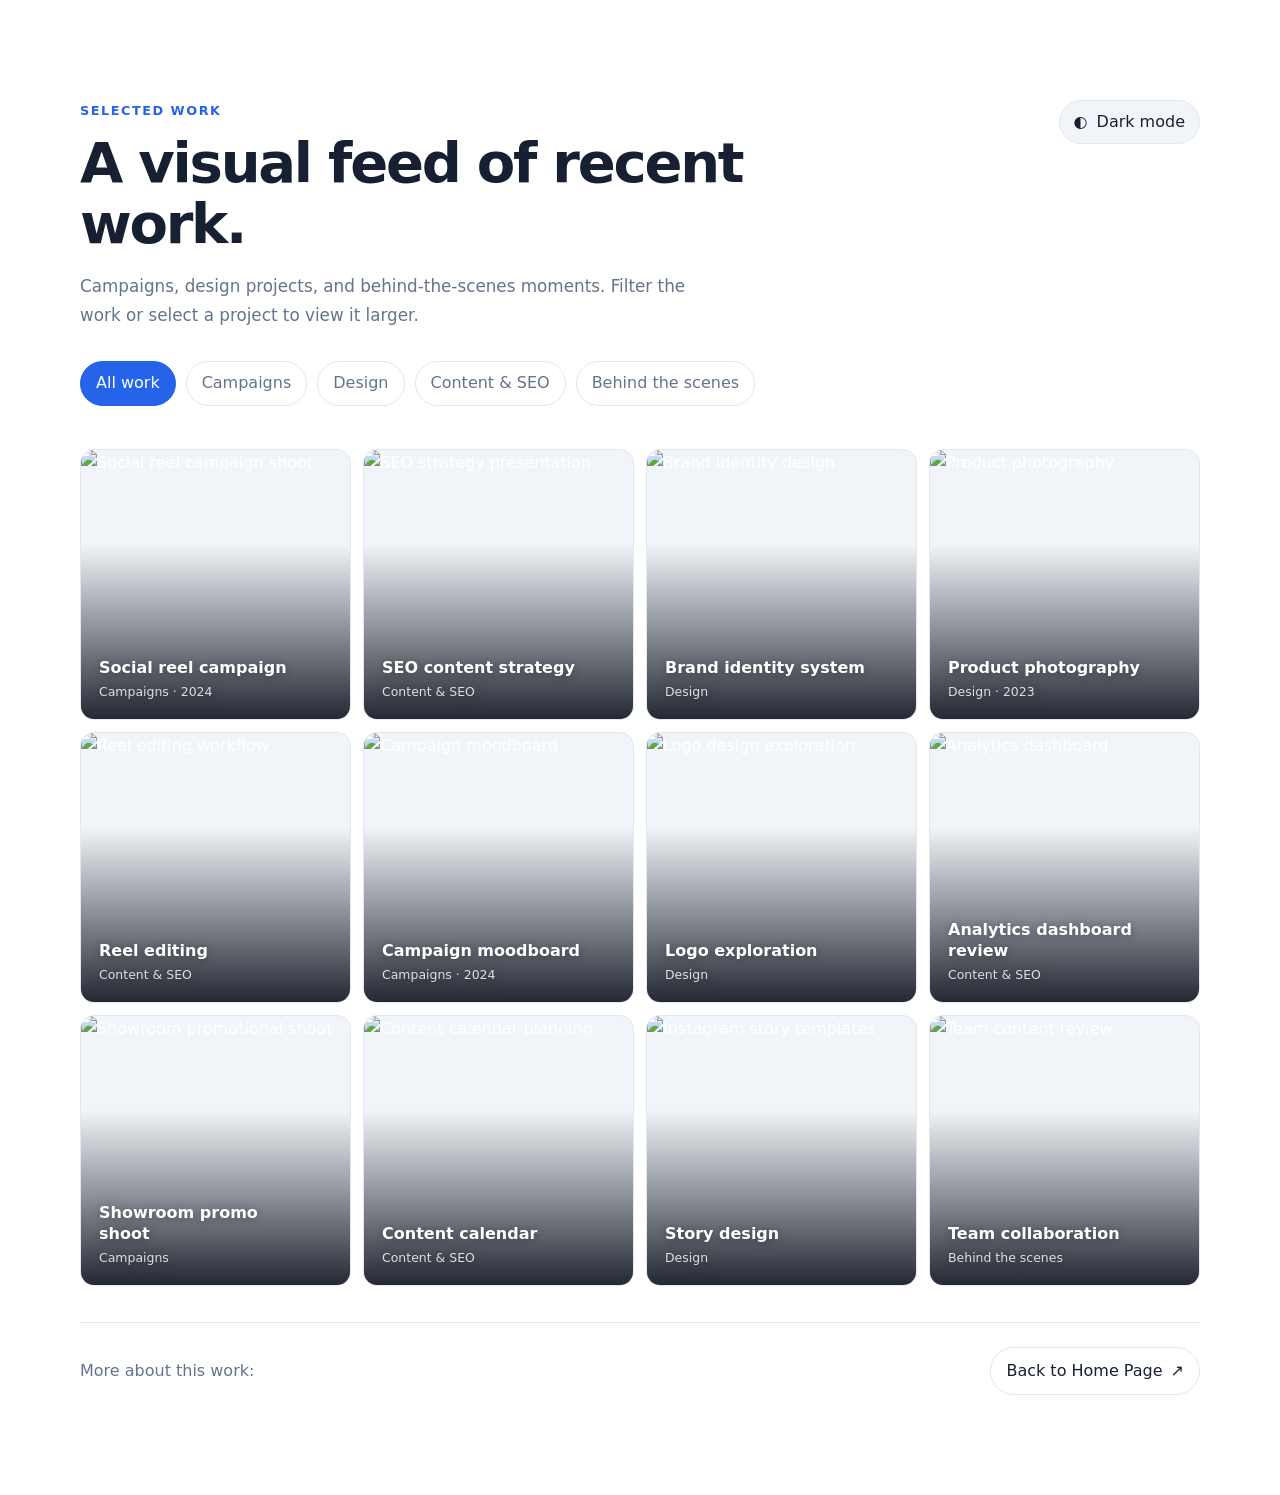
==== gallery.html @ b4f94bfb "Create gallery.html" ====
<!doctype html>
<html lang="en">
<head>
  <meta charset="UTF-8" />
  <meta name="viewport" content="width=device-width, initial-scale=1.0" />
  <meta name="description" content="Selected portfolio projects and creative work by Raphael Barasa." />
  <title>Selected Work | Raphael Barasa</title>
  <link rel="stylesheet" href="styles.css" />
</head>
<body>
  <main>
    <section class="portfolio-gallery" id="gallery" aria-labelledby="gallery-title">
      <div class="portfolio-gallery__container">
        <button class="portfolio-gallery__theme-toggle" type="button" id="galleryThemeToggle" aria-pressed="false" aria-label="Enable dark mode">
          <span aria-hidden="true">◐</span>
          <span class="portfolio-gallery__theme-label">Dark mode</span>
        </button>

        <header class="portfolio-gallery__intro">
          <p class="portfolio-gallery__eyebrow">Selected work</p>
          <h1 class="portfolio-gallery__title" id="gallery-title">A visual feed of recent work.</h1>
          <p class="portfolio-gallery__description">Campaigns, design projects, and behind-the-scenes moments. Filter the work or select a project to view it larger.</p>
        </header>

        <nav class="portfolio-gallery__filters" aria-label="Filter projects">
          <button class="portfolio-gallery__filter" type="button" data-filter="all" aria-pressed="true">All work</button>
          <button class="portfolio-gallery__filter" type="button" data-filter="campaigns" aria-pressed="false">Campaigns</button>
          <button class="portfolio-gallery__filter" type="button" data-filter="design" aria-pressed="false">Design</button>
          <button class="portfolio-gallery__filter" type="button" data-filter="content" aria-pressed="false">Content &amp; SEO</button>
          <button class="portfolio-gallery__filter" type="button" data-filter="behind-scenes" aria-pressed="false">Behind the scenes</button>
        </nav>
        <p class="portfolio-gallery__status" id="galleryStatus" aria-live="polite"></p>

        <div class="portfolio-gallery__grid" id="galleryGrid">
          <button class="portfolio-gallery__tile" type="button" data-category="campaigns" data-caption="Social reel campaign · Wow Pianos · 2024" aria-label="View Social reel campaign, Wow Pianos, 2024">
            <img src="assets/gallery-1.jpg" alt="Social reel campaign shoot" loading="lazy" decoding="async" />
            <span class="portfolio-gallery__image-fallback" aria-hidden="true">Project image unavailable</span>
            <span class="portfolio-gallery__overlay"><span class="portfolio-gallery__caption">Social reel campaign <small>Campaigns · 2024</small></span><span class="portfolio-gallery__expand" aria-hidden="true">↗</span></span>
          </button>
          <button class="portfolio-gallery__tile" type="button" data-category="content" data-caption="SEO content strategy deck · Oracom Group" aria-label="View SEO content strategy deck, Oracom Group">
            <img src="assets/gallery-2.jpg" alt="SEO strategy presentation" loading="lazy" decoding="async" />
            <span class="portfolio-gallery__image-fallback" aria-hidden="true">Project image unavailable</span>
            <span class="portfolio-gallery__overlay"><span class="portfolio-gallery__caption">SEO content strategy <small>Content &amp; SEO</small></span><span class="portfolio-gallery__expand" aria-hidden="true">↗</span></span>
          </button>
          <button class="portfolio-gallery__tile" type="button" data-category="design" data-caption="Brand identity system · Wow Pianos social templates" aria-label="View Brand identity system, Wow Pianos social templates">
            <img src="assets/gallery-3.jpg" alt="Brand identity design" loading="lazy" decoding="async" />
            <span class="portfolio-gallery__image-fallback" aria-hidden="true">Project image unavailable</span>
            <span class="portfolio-gallery__overlay"><span class="portfolio-gallery__caption">Brand identity system <small>Design</small></span><span class="portfolio-gallery__expand" aria-hidden="true">↗</span></span>
          </button>
          <button class="portfolio-gallery__tile" type="button" data-category="design" data-caption="Product photography session · 2023" aria-label="View Product photography session, 2023">
            <img src="assets/gallery-4.jpg" alt="Product photography" loading="lazy" decoding="async" />
            <span class="portfolio-gallery__image-fallback" aria-hidden="true">Project image unavailable</span>
            <span class="portfolio-gallery__overlay"><span class="portfolio-gallery__caption">Product photography <small>Design · 2023</small></span><span class="portfolio-gallery__expand" aria-hidden="true">↗</span></span>
          </button>
          <button class="portfolio-gallery__tile" type="button" data-category="content" data-caption="Reel editing · CapCut timeline" aria-label="View Reel editing, CapCut timeline">
            <img src="assets/gallery-5.jpg" alt="Reel editing workflow" loading="lazy" decoding="async" />
            <span class="portfolio-gallery__image-fallback" aria-hidden="true">Project image unavailable</span>
            <span class="portfolio-gallery__overlay"><span class="portfolio-gallery__caption">Reel editing <small>Content &amp; SEO</small></span><span class="portfolio-gallery__expand" aria-hidden="true">↗</span></span>
          </button>
          <button class="portfolio-gallery__tile" type="button" data-category="campaigns" data-caption="Campaign moodboard · Q3 2024" aria-label="View Campaign moodboard, Q3 2024">
            <img src="assets/gallery-6.jpg" alt="Campaign moodboard" loading="lazy" decoding="async" />
            <span class="portfolio-gallery__image-fallback" aria-hidden="true">Project image unavailable</span>
            <span class="portfolio-gallery__overlay"><span class="portfolio-gallery__caption">Campaign moodboard <small>Campaigns · 2024</small></span><span class="portfolio-gallery__expand" aria-hidden="true">↗</span></span>
          </button>
          <button class="portfolio-gallery__tile" type="button" data-category="design" data-caption="Logo exploration · iteration board" aria-label="View Logo exploration, iteration board">
            <img src="assets/gallery-7.jpg" alt="Logo design exploration" loading="lazy" decoding="async" />
            <span class="portfolio-gallery__image-fallback" aria-hidden="true">Project image unavailable</span>
            <span class="portfolio-gallery__overlay"><span class="portfolio-gallery__caption">Logo exploration <small>Design</small></span><span class="portfolio-gallery__expand" aria-hidden="true">↗</span></span>
          </button>
          <button class="portfolio-gallery__tile" type="button" data-category="content" data-caption="Analytics dashboard review · SEO monitoring" aria-label="View Analytics dashboard review, SEO monitoring">
            <img src="assets/gallery-8.jpg" alt="Analytics dashboard" loading="lazy" decoding="async" />
            <span class="portfolio-gallery__image-fallback" aria-hidden="true">Project image unavailable</span>
            <span class="portfolio-gallery__overlay"><span class="portfolio-gallery__caption">Analytics dashboard review <small>Content &amp; SEO</small></span><span class="portfolio-gallery__expand" aria-hidden="true">↗</span></span>
          </button>
          <button class="portfolio-gallery__tile" type="button" data-category="campaigns" data-caption="Showroom promo shoot · Wow Pianos Karen" aria-label="View Showroom promo shoot, Wow Pianos Karen">
            <img src="assets/gallery-9.jpg" alt="Showroom promotional shoot" loading="lazy" decoding="async" />
            <span class="portfolio-gallery__image-fallback" aria-hidden="true">Project image unavailable</span>
            <span class="portfolio-gallery__overlay"><span class="portfolio-gallery__caption">Showroom promo shoot <small>Campaigns</small></span><span class="portfolio-gallery__expand" aria-hidden="true">↗</span></span>
          </button>
          <button class="portfolio-gallery__tile" type="button" data-category="content" data-caption="Content calendar · planning session" aria-label="View Content calendar, planning session">
            <img src="assets/gallery-10.jpg" alt="Content calendar planning" loading="lazy" decoding="async" />
            <span class="portfolio-gallery__image-fallback" aria-hidden="true">Project image unavailable</span>
            <span class="portfolio-gallery__overlay"><span class="portfolio-gallery__caption">Content calendar <small>Content &amp; SEO</small></span><span class="portfolio-gallery__expand" aria-hidden="true">↗</span></span>
          </button>
          <button class="portfolio-gallery__tile" type="button" data-category="design" data-caption="Story design · Instagram templates" aria-label="View Story design, Instagram templates">
            <img src="assets/gallery-11.jpg" alt="Instagram story templates" loading="lazy" decoding="async" />
            <span class="portfolio-gallery__image-fallback" aria-hidden="true">Project image unavailable</span>
            <span class="portfolio-gallery__overlay"><span class="portfolio-gallery__caption">Story design <small>Design</small></span><span class="portfolio-gallery__expand" aria-hidden="true">↗</span></span>
          </button>
          <button class="portfolio-gallery__tile" type="button" data-category="behind-scenes" data-caption="Team collaboration · content review" aria-label="View Team collaboration, content review">
            <img src="assets/gallery-12.jpg" alt="Team content review" loading="lazy" decoding="async" />
            <span class="portfolio-gallery__image-fallback" aria-hidden="true">Project image unavailable</span>
            <span class="portfolio-gallery__overlay"><span class="portfolio-gallery__caption">Team collaboration <small>Behind the scenes</small></span><span class="portfolio-gallery__expand" aria-hidden="true">↗</span></span>
          </button>
        </div>

        <footer class="portfolio-gallery__footer">
          <p>More about this work:</p>
          <a class="portfolio-gallery__link" href="https://www.raphaelbarasa.online/" target="_blank" rel="noopener noreferrer">Back to Home Page <span aria-hidden="true">↗</span></a>
        </footer>
      </div>

      <div class="portfolio-gallery__lightbox" id="galleryLightbox" role="dialog" aria-modal="true" aria-label="Project image viewer" aria-describedby="galleryLightboxCaption" tabindex="-1" hidden>
        <button class="portfolio-gallery__lightbox-close" type="button" id="galleryLightboxClose" aria-label="Close image viewer">×</button>
        <button class="portfolio-gallery__lightbox-nav portfolio-gallery__lightbox-prev" type="button" id="galleryLightboxPrev" aria-label="Previous project">‹</button>
        <figure class="portfolio-gallery__lightbox-figure">
          <img class="portfolio-gallery__lightbox-image" id="galleryLightboxImage" src="" alt="" />
          <p class="portfolio-gallery__lightbox-fallback" id="galleryLightboxFallback" hidden>Project image unavailable</p>
          <figcaption id="galleryLightboxCaption"></figcaption>
        </figure>
        <button class="portfolio-gallery__lightbox-nav portfolio-gallery__lightbox-next" type="button" id="galleryLightboxNext" aria-label="Next project">›</button>
      </div>
    </section>
  </main>
  <script src="script.js" defer></script>
</body>
</html>
---- styles.css ----
:root {
      --bg: #ffffff;
      --surface: #f8fafc;
      --surface-2: #f1f5f9;
      --text: #0f172a;
      --muted: #64748b;
      --border: #e2e8f0;
      --accent: #2563eb;
      --accent-hover: #1d4ed8;
      --accent-soft: #eff6ff;
      --accent-2: #0ea5e9;
      --shadow: 0 4px 20px rgba(15, 23, 42, 0.06);
      --shadow-lg: 0 12px 40px rgba(15, 23, 42, 0.12);
      --radius: 14px;
      --radius-sm: 8px;
      --maxw: 1140px;
      --font-head: 'Plus Jakarta Sans', system-ui, sans-serif;
      --font-body: 'Inter', system-ui, -apple-system, sans-serif;
      --transition: 0.25s cubic-bezier(0.4, 0, 0.2, 1);
    }

    html[data-theme='dark'] {
      --bg: #0b1120;
      --surface: #111827;
      --surface-2: #1e293b;
      --text: #f1f5f9;
      --muted: #94a3b8;
      --border: #1e293b;
      --accent: #3b82f6;
      --accent-hover: #60a5fa;
      --accent-soft: #172554;
      --accent-2: #38bdf8;
      --shadow: 0 4px 20px rgba(0, 0, 0, 0.35);
      --shadow-lg: 0 12px 40px rgba(0, 0, 0, 0.5);
    }

    *, *::before, *::after { box-sizing: border-box; margin: 0; padding: 0; }

    html { scroll-behavior: smooth; scroll-padding-top: 90px; }

    body {
      font-family: var(--font-body);
      background: var(--bg);
      color: var(--text);
      line-height: 1.65;
      -webkit-font-smoothing: antialiased;
      transition: background var(--transition), color var(--transition);
    }

    h1, h2, h3, h4 { font-family: var(--font-head); line-height: 1.15; letter-spacing: -0.02em; }
    a { color: var(--accent); text-decoration: none; transition: color var(--transition); }
    a:hover { color: var(--accent-hover); }
    img { max-width: 100%; display: block; }
    button { font-family: inherit; cursor: pointer; border: none; background: none; color: inherit; }
    ul { list-style: none; }

    ::selection { background: var(--accent); color: #fff; }

    .container { width: 100%; max-width: var(--maxw); margin-inline: auto; padding-inline: 24px; }

    .section { padding-block: clamp(64px, 10vw, 110px); }

    .section-label {
      display: inline-block;
      font-size: 0.78rem;
      font-weight: 700;
      letter-spacing: 0.12em;
      text-transform: uppercase;
      color: var(--accent);
      margin-bottom: 14px;
    }

    .section-heading {
      font-size: clamp(1.75rem, 4vw, 2.5rem);
      font-weight: 800;
      margin-bottom: 16px;
    }

    .section-sub {
      color: var(--muted);
      max-width: 620px;
      font-size: 1.05rem;
    }

    .btn {
      display: inline-flex;
      align-items: center;
      gap: 8px;
      padding: 13px 26px;
      border-radius: 999px;
      font-weight: 600;
      font-size: 0.95rem;
      transition: transform var(--transition), box-shadow var(--transition),
                  background var(--transition), color var(--transition), border-color var(--transition);
      white-space: nowrap;
    }
    .btn:hover { transform: translateY(-2px); }
    .btn:active { transform: translateY(0) scale(0.97); }

    .btn-primary { background: var(--accent); color: #fff; box-shadow: 0 4px 12px rgba(37, 99, 235, 0.24); }
    .btn-primary:hover { background: var(--accent-hover); color: #fff; box-shadow: 0 0 0 3px rgba(37, 99, 235, 0.16), 0 0 22px rgba(37, 99, 235, 0.55); }
    .btn-primary:active { box-shadow: 0 0 0 4px rgba(37, 99, 235, 0.22), 0 0 28px rgba(37, 99, 235, 0.65); }

    .btn-outline { border: 1.5px solid var(--border); color: var(--text); background: var(--bg); box-shadow: 0 2px 8px rgba(15, 23, 42, 0.08); }
    .btn-outline:hover { border-color: var(--accent); color: var(--text); background: var(--surface-2); box-shadow: 0 0 0 3px rgba(37, 99, 235, 0.14), 0 0 18px rgba(37, 99, 235, 0.32); }
    .btn-outline:active { box-shadow: 0 0 0 4px rgba(37, 99, 235, 0.2), 0 0 24px rgba(37, 99, 235, 0.45); }

    .btn-sm { padding: 9px 18px; font-size: 0.88rem; }


    .reveal { opacity: 0; transform: translateY(24px); transition: opacity 0.7s ease, transform 0.7s ease; }
    .reveal.visible { opacity: 1; transform: none; }
    @media (prefers-reduced-motion: reduce) {
      .reveal { opacity: 1; transform: none; transition: none; }
      html { scroll-behavior: auto; }
    }

    .header {
      position: fixed;
      inset: 0 0 auto 0;
      z-index: 1000;
      background: color-mix(in srgb, var(--accent-soft) 88%, transparent);
      backdrop-filter: blur(14px);
      -webkit-backdrop-filter: blur(14px);
      border-bottom: 1px solid transparent;
      transition: border-color var(--transition), box-shadow var(--transition);
    }
    .header.scrolled { border-bottom-color: var(--border); box-shadow: 0 2px 16px rgba(0,0,0,0.05); }

    .nav { display: flex; align-items: center; justify-content: space-between; height: 72px; }

    .logo {
      font-family: var(--font-head);
      font-weight: 800;
      font-size: 1.35rem;
      color: var(--text);
      letter-spacing: -0.03em;
    }
    .logo span { color: var(--accent); }

    .nav-links { display: flex; align-items: center; gap: 6px; }
    .nav-links a {
      color: var(--muted);
      font-size: 0.9rem;
      font-weight: 500;
      padding: 8px 14px;
      border-radius: var(--radius-sm);
      transition: color var(--transition), background var(--transition);
    }
    .nav-links a:hover, .nav-links a.active { color: var(--text); background: var(--surface-2); }

    .nav-actions { display: flex; align-items: center; gap: 12px; }

    .theme-toggle {
      width: 42px; height: 42px;
      display: grid; place-items: center;
      border-radius: 50%;
      border: 1.5px solid var(--border);
      background: var(--surface);
      color: var(--text);
      transition: background var(--transition), border-color var(--transition), transform var(--transition);
    }
    .theme-toggle:hover { border-color: var(--accent); transform: rotate(15deg); }
    .theme-toggle svg { width: 20px; height: 20px; }
    .theme-toggle .icon-sun { display: none; }
    html[data-theme='dark'] .theme-toggle .icon-sun { display: block; }
    html[data-theme='dark'] .theme-toggle .icon-moon { display: none; }

    .mobile-menu-btn { display: none; width: 42px; height: 42px; border-radius: var(--radius-sm); color: var(--text); }

    @media (max-width: 860px) {
      .nav-links {
        position: fixed;
        inset: 72px 0 auto 0;
        flex-direction: column;
        align-items: stretch;
        gap: 4px;
        padding: 16px 24px 24px;
        background: var(--accent-soft);
        border-bottom: 1px solid var(--border);
        transform: translateY(-120%);
        transition: transform var(--transition);
      }
      .nav-links.open { transform: translateY(0); }
      .nav-links a { padding: 12px 14px; font-size: 1rem; }
      .mobile-menu-btn { display: grid; place-items: center; }
      .nav .btn-primary { display: none; }
    }

    .hero {
      padding-top: 150px;
      padding-bottom: clamp(64px, 9vw, 100px);
      position: relative;
      overflow: hidden;
    }
    .hero::before {
      content: '';
      position: absolute;
      top: -20%; right: -10%;
      width: 600px; height: 600px;
      background: radial-gradient(circle, var(--accent-soft) 0%, transparent 70%);
      z-index: -1;
      opacity: 0.9;
    }

    .hero-grid { display: grid; grid-template-columns: 1.15fr 0.85fr; gap: 56px; align-items: center; }

    .hero-eyebrow {
      font-size: 0.78rem;
      font-weight: 700;
      letter-spacing: 0.14em;
      text-transform: uppercase;
      color: var(--accent);
      margin-bottom: 20px;
    }
    .hero h1 {
      font-size: clamp(2.1rem, 5.2vw, 3.6rem);
      font-weight: 800;
      margin-bottom: 22px;
    }
    .hero h1 .accent-word { color: var(--accent); }
    .hero-sub {
      font-size: clamp(1rem, 1.5vw, 1.15rem);
      color: var(--muted);
      max-width: 540px;
      margin-bottom: 34px;
    }
    .hero-ctas { display: flex; flex-wrap: wrap; gap: 14px; margin-bottom: 44px; }

    .trust-strip {
      display: flex;
      flex-wrap: wrap;
      gap: 10px 28px;
      padding-top: 28px;
      border-top: 1px solid var(--border);
    }
    .trust-item { display: flex; align-items: center; gap: 8px; font-size: 0.88rem; color: var(--muted); font-weight: 500; }
    .trust-item::before { content: ''; width: 7px; height: 7px; border-radius: 50%; background: var(--accent); flex-shrink: 0; }

    .hero-visual { position: relative; }
    .hero-portrait {
      aspect-ratio: 4/5;
      border-radius: 24px;
      background: linear-gradient(135deg, var(--accent-soft), var(--surface-2));
      border: 1px solid var(--border);
      display: grid;
      place-items: center;
      overflow: hidden;
      box-shadow: var(--shadow-lg);
    }
    .hero-portrait img { width: 100%; height: 100%; object-fit: cover; }
    .hero-portrait .placeholder-text { color: var(--muted); font-size: 0.85rem; text-align: center; padding: 20px; }

    .hero-stat-card {
      position: absolute;
      bottom: -20px; left: -20px;
      background: var(--bg);
      border: 1px solid var(--border);
      border-radius: var(--radius);
      padding: 16px 20px;
      box-shadow: var(--shadow-lg);
      display: flex;
      align-items: center;
      gap: 12px;
    }
    .hero-stat-card .stat-icon {
      width: 40px; height: 40px;
      border-radius: 10px;
      background: var(--accent-soft);
      color: var(--accent);
      display: grid; place-items: center;
      font-weight: 800; font-size: 1.1rem;
    }
    .hero-stat-card .stat-value {
      font-family: var(--font-head);
      font-weight: 800;
      font-size: 1.15rem;
      line-height: 1.1;
      font-variant-numeric: tabular-nums;
      font-feature-settings: "tnum";
    }
    .hero-stat-card .stat-label { font-size: 0.78rem; color: var(--muted); }

    @media (max-width: 860px) {
      .hero-grid { grid-template-columns: 1fr; gap: 40px; }
      .hero-visual { max-width: 340px; margin-inline: auto; }
      .hero-stat-card { left: 10px; bottom: -16px; }
    }

    .about-grid { display: grid; grid-template-columns: 1fr 1fr; gap: 56px; align-items: start; }
    .about-copy p { color: var(--muted); margin-bottom: 16px; font-size: 1.02rem; }
    .about-copy p strong { color: var(--text); font-weight: 600; }

    .value-pillars { display: grid; gap: 14px; }
    .pillar {
      display: flex; gap: 14px;
      padding: 20px;
      background: var(--surface);
      border: 1px solid var(--border);
      border-radius: var(--radius);
      transition: transform var(--transition), border-color var(--transition);
    }
    .pillar:hover { transform: translateY(-3px); border-color: var(--accent); }
    .pillar-icon {
      flex-shrink: 0;
      width: 42px; height: 42px;
      border-radius: 10px;
      background: var(--accent-soft);
      color: var(--accent);
      display: grid; place-items: center;
      font-size: 1.2rem;
    }
    .pillar h3 { font-size: 1rem; margin-bottom: 4px; }
    .pillar p { font-size: 0.9rem; color: var(--muted); }

    @media (max-width: 860px) { .about-grid { grid-template-columns: 1fr; gap: 32px; } }

    .timeline { position: relative; margin-top: 44px; padding-left: 32px; }
    .timeline::before {
      content: '';
      position: absolute;
      left: 8px; top: 8px; bottom: 8px;
      width: 2px;
      background: var(--border);
    }
    .timeline-item { position: relative; padding-bottom: 36px; }
    .timeline-item:last-child { padding-bottom: 0; }
    .timeline-item::before {
      content: '';
      position: absolute;
      left: -32px; top: 6px;
      width: 18px; height: 18px;
      border-radius: 50%;
      background: var(--bg);
      border: 3px solid var(--accent);
    }

    .timeline-head { display: flex; flex-wrap: wrap; justify-content: space-between; gap: 8px; margin-bottom: 4px; }
    .timeline-role { font-size: 1.1rem; font-weight: 700; }
    .timeline-date {
      font-size: 0.82rem;
      font-weight: 600;
      color: var(--accent);
      background: var(--accent-soft);
      padding: 3px 12px;
      border-radius: 999px;
      white-space: nowrap;
    }
    .timeline-company { color: var(--muted); font-size: 0.92rem; font-weight: 500; margin-bottom: 12px; }
    .timeline-bullets { display: grid; gap: 8px; }
    .timeline-bullets li {
      position: relative;
      padding-left: 20px;
      color: var(--muted);
      font-size: 0.94rem;
    }
    .timeline-bullets li::before {
      content: '';
      position: absolute;
      left: 0; top: 9px;
      width: 6px; height: 6px;
      border-radius: 50%;
      background: var(--accent);
      opacity: 0.7;
    }
    .timeline-bullets strong { color: var(--text); font-weight: 600; }

    .education-row {
      display: flex;
      flex-wrap: wrap;
      gap: 12px;
      margin-top: 40px;
      padding-top: 32px;
      border-top: 1px solid var(--border);
    }
    .edu-chip {
      display: flex; align-items: center; gap: 10px;
      padding: 12px 18px;
      background: var(--surface);
      border: 1px solid var(--border);
      border-radius: 999px;
      font-size: 0.88rem;
      color: var(--muted);
    }
    .edu-chip strong { color: var(--text); font-weight: 600; }
    .edu-chip .edu-year { font-size: 0.78rem; color: var(--accent); font-weight: 600; }

    .skills-grid { display: grid; grid-template-columns: repeat(2, 1fr); gap: 20px; margin-top: 44px; }
    .skill-card {
      background: var(--surface);
      border: 1px solid var(--border);
      border-radius: var(--radius);
      padding: 26px;
      transition: transform var(--transition), border-color var(--transition), box-shadow var(--transition);
    }
    .skill-card:hover { transform: translateY(-4px); border-color: var(--accent); box-shadow: var(--shadow); }
    .skill-card-head { display: flex; align-items: center; gap: 12px; margin-bottom: 18px; }
    .skill-icon {
      width: 44px; height: 44px;
      border-radius: 11px;
      background: var(--accent-soft);
      color: var(--accent);
      display: grid; place-items: center;
      font-size: 1.25rem;
    }
    .skill-card h3 { font-size: 1.05rem; }
    .skill-tags { display: flex; flex-wrap: wrap; gap: 8px; }
    .skill-tag {
      font-size: 0.8rem;
      font-weight: 500;
      padding: 5px 13px;
      border-radius: 999px;
      background: var(--bg);
      border: 1px solid var(--border);
      color: var(--muted);
      transition: color var(--transition), border-color var(--transition);
    }
    .skill-card:hover .skill-tag { color: var(--text); border-color: color-mix(in srgb, var(--accent) 40%, var(--border)); }

    @media (max-width: 700px) { .skills-grid { grid-template-columns: 1fr; } }

    .filter-bar { display: flex; flex-wrap: wrap; gap: 8px; margin: 32px 0 28px; }
    .filter-chip {
      padding: 8px 18px;
      border-radius: 999px;
      border: 1.5px solid var(--border);
      background: var(--bg);
      color: var(--muted);
      font-size: 0.85rem;
      font-weight: 600;
      transition: all var(--transition);
    }
    .filter-chip:hover { border-color: var(--accent); color: var(--accent); }
    .filter-chip.active { background: var(--accent); border-color: var(--accent); color: #fff; }

    .work-grid { display: grid; grid-template-columns: repeat(3, 1fr); gap: 24px; }
    .work-card {
      background: var(--surface);
      border: 1px solid var(--border);
      border-radius: var(--radius);
      overflow: hidden;
      display: flex;
      flex-direction: column;
      transition: transform var(--transition), box-shadow var(--transition), border-color var(--transition);
    }
    .work-card:hover { transform: translateY(-4px); box-shadow: var(--shadow); }
    .work-card.hidden { display: none; }

    .work-cover {
      aspect-ratio: 16/10;
      background: linear-gradient(135deg, var(--accent-soft), var(--surface-2));
      display: grid; place-items: center;
      color: var(--muted);
      font-size: 0.82rem;
      overflow: hidden;
    }
    .work-cover img { width: 100%; height: 100%; object-fit: cover; }

    .work-body { padding: 22px; display: flex; flex-direction: column; flex: 1; }
    .work-body h3 { font-size: 1.05rem; margin-bottom: 8px; }
    .work-outcome { font-size: 0.9rem; color: var(--muted); margin-bottom: 16px; flex: 1; }
    .work-tags { display: flex; flex-wrap: wrap; gap: 6px; }
    .work-tag {
      font-size: 0.72rem;
      font-weight: 600;
      padding: 3px 10px;
      border-radius: 6px;
      background: var(--accent-soft);
      color: var(--accent);
    }

    @media (max-width: 900px) { .work-grid { grid-template-columns: repeat(2, 1fr); } }
    @media (max-width: 600px) { .work-grid { grid-template-columns: 1fr; } }

    .services-grid { display: grid; grid-template-columns: repeat(3, 1fr); gap: 22px; margin-top: 44px; }
    .service-card {
      padding: 30px 26px;
      background: var(--surface);
      border: 1px solid var(--border);
      border-radius: var(--radius);
      transition: transform var(--transition), border-color var(--transition);
    }
    .service-card:hover { transform: translateY(-4px); border-color: var(--accent); }
    .service-num { font-family: var(--font-head); font-size: 2rem; font-weight: 800; color: var(--accent); opacity: 0.35; margin-bottom: 14px; }
    .service-card h3 { font-size: 1.1rem; margin-bottom: 10px; }
    .service-card p { font-size: 0.92rem; color: var(--muted); margin-bottom: 18px; }
    .service-link { font-size: 0.88rem; font-weight: 600; }

    @media (max-width: 800px) { .services-grid { grid-template-columns: 1fr; } }

    .cta-banner {
      background: linear-gradient(135deg, var(--accent), var(--accent-2));
      border-radius: 24px;
      padding: clamp(40px, 6vw, 70px);
      text-align: center;
      color: #fff;
      margin: 0 24px;
    }
    .cta-banner h2 { font-size: clamp(1.6rem, 4vw, 2.4rem); margin-bottom: 14px; }
    .cta-banner p { opacity: 0.92; margin-bottom: 30px; font-size: 1.05rem; }
    .cta-banner .btn-primary { background: #dbeafe; color: #1e3a8a; box-shadow: 0 3px 10px rgba(15, 23, 42, 0.22); }
    .cta-banner .btn-primary:hover { background: #bfdbfe; color: #172554; box-shadow: 0 0 0 3px rgba(255, 255, 255, 0.24), 0 0 22px rgba(255, 255, 255, 0.42); }
    .cta-banner .btn-outline { border-color: rgba(255,255,255,0.75); color: #fff; background: rgba(15, 23, 42, 0.18); }
    .cta-banner .btn-outline:hover { border-color: #fff; background: rgba(15, 23, 42, 0.34); color: #fff; box-shadow: 0 0 0 3px rgba(255, 255, 255, 0.2), 0 0 20px rgba(255, 255, 255, 0.34); }
    .cta-banner .btn-primary:active, .cta-banner .btn-outline:active { box-shadow: 0 0 0 4px rgba(255, 255, 255, 0.28), 0 0 26px rgba(255, 255, 255, 0.48); }
    .cta-banner .hero-ctas { justify-content: center; margin-bottom: 0; }

    .footer { padding-block: 48px 36px; margin-top: 80px; border-top: 1px solid var(--border); }
    .footer-top { display: flex; flex-wrap: wrap; justify-content: space-between; gap: 32px; margin-bottom: 36px; }
    .footer-brand .logo { font-size: 1.4rem; display: inline-block; margin-bottom: 10px; }
    .footer-brand p { color: var(--muted); font-size: 0.92rem; max-width: 320px; }
    .footer-links { display: flex; flex-wrap: wrap; gap: 40px; }
    .footer-col h4 { font-size: 0.8rem; text-transform: uppercase; letter-spacing: 0.08em; color: var(--muted); margin-bottom: 14px; }
    .footer-col a { display: block; color: var(--text); font-size: 0.92rem; margin-bottom: 9px; }
    .footer-col a:hover { color: var(--accent); }
    .footer-bottom {
      display: flex; flex-wrap: wrap; justify-content: space-between; gap: 12px;
      padding-top: 24px; border-top: 1px solid var(--border);
      font-size: 0.85rem; color: var(--muted);
    }
    .footer-bottom .heart { color: var(--accent); }

    :focus-visible { outline: 2.5px solid var(--accent); outline-offset: 3px; border-radius: 4px; }
    .skip-link {
      position: absolute; top: -60px; left: 16px;
      background: var(--accent); color: #fff;
      padding: 10px 18px; border-radius: 8px;
      font-weight: 600; z-index: 2000;
      transition: top var(--transition);
    }
    .skip-link:focus { top: 12px; color: #fff; }
.portfolio-gallery {
  --portfolio-gallery-text: #172033;
  --portfolio-gallery-muted: #64748b;
  --portfolio-gallery-accent: #2563eb;
  --portfolio-gallery-border: #e2e8f0;
  --portfolio-gallery-surface: #f1f5f9;
  --portfolio-gallery-background: #ffffff;
  --portfolio-gallery-radius: 14px;
  --portfolio-gallery-shadow: 0 16px 36px rgba(15, 23, 42, 0.14);
}

html[data-theme="dark"] .portfolio-gallery {
  --portfolio-gallery-text: #e2e8f0;
  --portfolio-gallery-muted: #94a3b8;
  --portfolio-gallery-accent: #60a5fa;
  --portfolio-gallery-border: #334155;
  --portfolio-gallery-surface: #1e293b;
  --portfolio-gallery-background: #0f172a;
  --portfolio-gallery-shadow: 0 16px 36px rgba(0, 0, 0, 0.35);
}

.portfolio-gallery,
.portfolio-gallery * { box-sizing: border-box; }

.portfolio-gallery {
  padding: clamp(52px, 8vw, 100px) 20px;
  background: var(--portfolio-gallery-background);
  color: var(--portfolio-gallery-text);
  font-family: system-ui, -apple-system, BlinkMacSystemFont, "Segoe UI", sans-serif;
}

.portfolio-gallery button,
.portfolio-gallery a { font: inherit; }
.portfolio-gallery button { cursor: pointer; }
.portfolio-gallery__container { position: relative; width: min(100%, 1120px); margin-inline: auto; }
.portfolio-gallery__intro { max-width: 720px; }
.portfolio-gallery__eyebrow { margin: 0 0 12px; color: var(--portfolio-gallery-accent); font-size: 0.8rem; font-weight: 750; letter-spacing: 0.12em; text-transform: uppercase; }
.portfolio-gallery__title { margin: 0; font-size: clamp(2.1rem, 5vw, 3.5rem); line-height: 1.08; letter-spacing: -0.04em; }
.portfolio-gallery__description { max-width: 650px; margin: 18px 0 0; color: var(--portfolio-gallery-muted); font-size: 1.05rem; line-height: 1.7; }
.portfolio-gallery__theme-toggle { position: absolute; top: 0; right: 0; display: inline-flex; align-items: center; gap: 9px; min-height: 40px; padding: 8px 14px; border: 1px solid var(--portfolio-gallery-border); border-radius: 999px; background: var(--portfolio-gallery-surface); color: var(--portfolio-gallery-text); font-size: 0.9rem; font-weight: 650; transition: border-color 0.2s ease, background 0.2s ease, color 0.2s ease; }
.portfolio-gallery__theme-toggle:hover { border-color: var(--portfolio-gallery-accent); color: var(--portfolio-gallery-accent); }
.portfolio-gallery__theme-toggle:focus-visible { outline: 3px solid var(--portfolio-gallery-accent); outline-offset: 3px; }

.portfolio-gallery__filters { display: flex; flex-wrap: wrap; gap: 10px; margin: 32px 0 12px; }
.portfolio-gallery__filter {
  min-height: 40px;
  padding: 8px 15px;
  border: 1px solid var(--portfolio-gallery-border);
  border-radius: 999px;
  background: transparent;
  color: var(--portfolio-gallery-muted);
  font-size: 0.9rem;
  font-weight: 650;
  transition: color 0.2s ease, background 0.2s ease, border-color 0.2s ease, transform 0.2s ease;
}
.portfolio-gallery__filter:hover { border-color: var(--portfolio-gallery-accent); color: var(--portfolio-gallery-accent); transform: translateY(-1px); }
.portfolio-gallery__filter[aria-pressed="true"] { border-color: var(--portfolio-gallery-accent); background: var(--portfolio-gallery-accent); color: #fff; }
.portfolio-gallery__filter:focus-visible,
.portfolio-gallery__tile:focus-visible,
.portfolio-gallery__link:focus-visible,
.portfolio-gallery__lightbox button:focus-visible { outline: 3px solid var(--portfolio-gallery-accent); outline-offset: 3px; }
.portfolio-gallery__status { min-height: 1.5em; margin: 0 0 10px; color: var(--portfolio-gallery-muted); font-size: 0.88rem; }

.portfolio-gallery__grid { display: grid; grid-template-columns: repeat(4, minmax(0, 1fr)); gap: 12px; }
.portfolio-gallery__tile {
  position: relative;
  display: block;
  aspect-ratio: 1;
  overflow: hidden;
  padding: 0;
  border: 1px solid var(--portfolio-gallery-border);
  border-radius: var(--portfolio-gallery-radius);
  background: var(--portfolio-gallery-surface);
  color: #fff;
  text-align: left;
  isolation: isolate;
  transition: transform 0.22s ease, box-shadow 0.22s ease;
}
.portfolio-gallery__tile[hidden] { display: none; }
.portfolio-gallery__tile:hover { z-index: 1; transform: translateY(-3px); box-shadow: var(--portfolio-gallery-shadow); }
.portfolio-gallery__tile > img { position: absolute; inset: 0; z-index: -2; width: 100%; height: 100%; object-fit: cover; transition: transform 0.5s cubic-bezier(0.2, 0.7, 0.2, 1); }
.portfolio-gallery__tile:hover > img { transform: scale(1.06); }
.portfolio-gallery__tile::after { position: absolute; inset: 35% 0 0; z-index: -1; background: linear-gradient(transparent, rgba(7, 12, 24, 0.88)); content: ""; }
.portfolio-gallery__overlay { position: absolute; inset: 0; display: flex; align-items: flex-end; justify-content: space-between; gap: 12px; padding: 18px; }
.portfolio-gallery__caption { font-size: 1rem; font-weight: 700; line-height: 1.3; text-shadow: 0 1px 8px rgba(0, 0, 0, 0.35); }
.portfolio-gallery__caption small { display: block; margin-top: 6px; font-size: 0.78rem; font-weight: 500; opacity: 0.82; }
.portfolio-gallery__expand { align-self: flex-start; font-size: 1.35rem; line-height: 1; opacity: 0; transform: translate(-3px, 3px); transition: opacity 0.2s ease, transform 0.2s ease; }
.portfolio-gallery__tile:hover .portfolio-gallery__expand,
.portfolio-gallery__tile:focus-visible .portfolio-gallery__expand { opacity: 1; transform: none; }
.portfolio-gallery__image-fallback { position: absolute; inset: 0; z-index: -2; display: none; place-items: center; padding: 20px; background: radial-gradient(circle at 15% 15%, color-mix(in srgb, var(--portfolio-gallery-accent) 35%, transparent), transparent 48%), linear-gradient(135deg, var(--portfolio-gallery-surface), var(--portfolio-gallery-border)); color: var(--portfolio-gallery-muted); font-size: 0.9rem; text-align: center; }
.portfolio-gallery__tile.image-unavailable > img { display: none; }
.portfolio-gallery__tile.image-unavailable .portfolio-gallery__image-fallback { display: grid; }

.portfolio-gallery__footer { display: flex; flex-wrap: wrap; justify-content: space-between; align-items: center; gap: 14px; margin-top: 36px; padding-top: 24px; border-top: 1px solid var(--portfolio-gallery-border); }
.portfolio-gallery__footer p { margin: 0; color: var(--portfolio-gallery-muted); }
.portfolio-gallery__link { display: inline-flex; align-items: center; gap: 8px; padding: 10px 15px; border: 1px solid var(--portfolio-gallery-border); border-radius: 999px; color: var(--portfolio-gallery-text); font-weight: 650; text-decoration: none; transition: border-color 0.2s ease, color 0.2s ease; }
.portfolio-gallery__link:hover { border-color: var(--portfolio-gallery-accent); color: var(--portfolio-gallery-accent); }

.portfolio-gallery__lightbox[hidden] { display: none; }
.portfolio-gallery__lightbox { position: fixed; inset: 0; z-index: 2000; display: grid; place-items: center; padding: 72px 80px 32px; background: rgba(8, 12, 22, 0.94); -webkit-backdrop-filter: blur(8px); backdrop-filter: blur(8px); animation: portfolio-gallery-fade 0.2s ease; }
.portfolio-gallery__lightbox-figure { display: flex; flex-direction: column; align-items: center; gap: 14px; max-width: min(100%, 1000px); max-height: 85vh; margin: 0; }
.portfolio-gallery__lightbox-image { display: block; max-width: 100%; max-height: 76vh; border-radius: 12px; object-fit: contain; box-shadow: 0 20px 60px rgba(0, 0, 0, 0.6); }
.portfolio-gallery__lightbox-figure figcaption { max-width: 600px; color: #e2e8f0; font-size: 0.95rem; line-height: 1.5; text-align: center; }
.portfolio-gallery__lightbox-fallback { margin: 0; color: #cbd5e1; }
.portfolio-gallery__lightbox-close,
.portfolio-gallery__lightbox-nav { position: absolute; display: grid; place-items: center; padding: 0; border: 0; border-radius: 50%; background: rgba(255, 255, 255, 0.12); color: #fff; transition: background 0.2s ease; }
.portfolio-gallery__lightbox-close:hover,
.portfolio-gallery__lightbox-nav:hover { background: rgba(255, 255, 255, 0.26); }
.portfolio-gallery__lightbox-close { top: 20px; right: 20px; width: 46px; height: 46px; font-size: 1.8rem; line-height: 1; }
.portfolio-gallery__lightbox-nav { top: 50%; width: 52px; height: 52px; font-size: 2rem; line-height: 1; transform: translateY(-50%); }
.portfolio-gallery__lightbox-prev { left: 20px; }
.portfolio-gallery__lightbox-next { right: 20px; }
body.portfolio-gallery-lock { overflow: hidden; }

@keyframes portfolio-gallery-fade { from { opacity: 0; } to { opacity: 1; } }

@media (max-width: 900px) {
  .portfolio-gallery__grid { grid-template-columns: repeat(3, minmax(0, 1fr)); }
}
@media (max-width: 760px) {
  .portfolio-gallery__theme-toggle { position: static; display: flex; margin: 0 0 24px auto; }
}
@media (max-width: 620px) {
  .portfolio-gallery__grid { grid-template-columns: repeat(2, minmax(0, 1fr)); gap: 8px; }
  .portfolio-gallery__overlay { padding: 12px; }
  .portfolio-gallery__caption { font-size: 0.9rem; }
  .portfolio-gallery__lightbox { padding: 68px 48px 24px; }
  .portfolio-gallery__lightbox-nav { width: 40px; height: 40px; font-size: 1.6rem; }
  .portfolio-gallery__lightbox-prev { left: 5px; }
  .portfolio-gallery__lightbox-next { right: 5px; }
  .portfolio-gallery__lightbox-close { top: 12px; right: 12px; width: 40px; height: 40px; }
}
@media (max-width: 380px) {
  .portfolio-gallery__grid { grid-template-columns: 1fr; }
  .portfolio-gallery__filters { gap: 7px; }
  .portfolio-gallery__filter { padding-inline: 12px; }
}
@media (prefers-reduced-motion: reduce) {
  .portfolio-gallery *,
  .portfolio-gallery *::before,
  .portfolio-gallery *::after { scroll-behavior: auto !important; animation-duration: 0.01ms !important; animation-iteration-count: 1 !important; transition-duration: 0.01ms !important; }
}
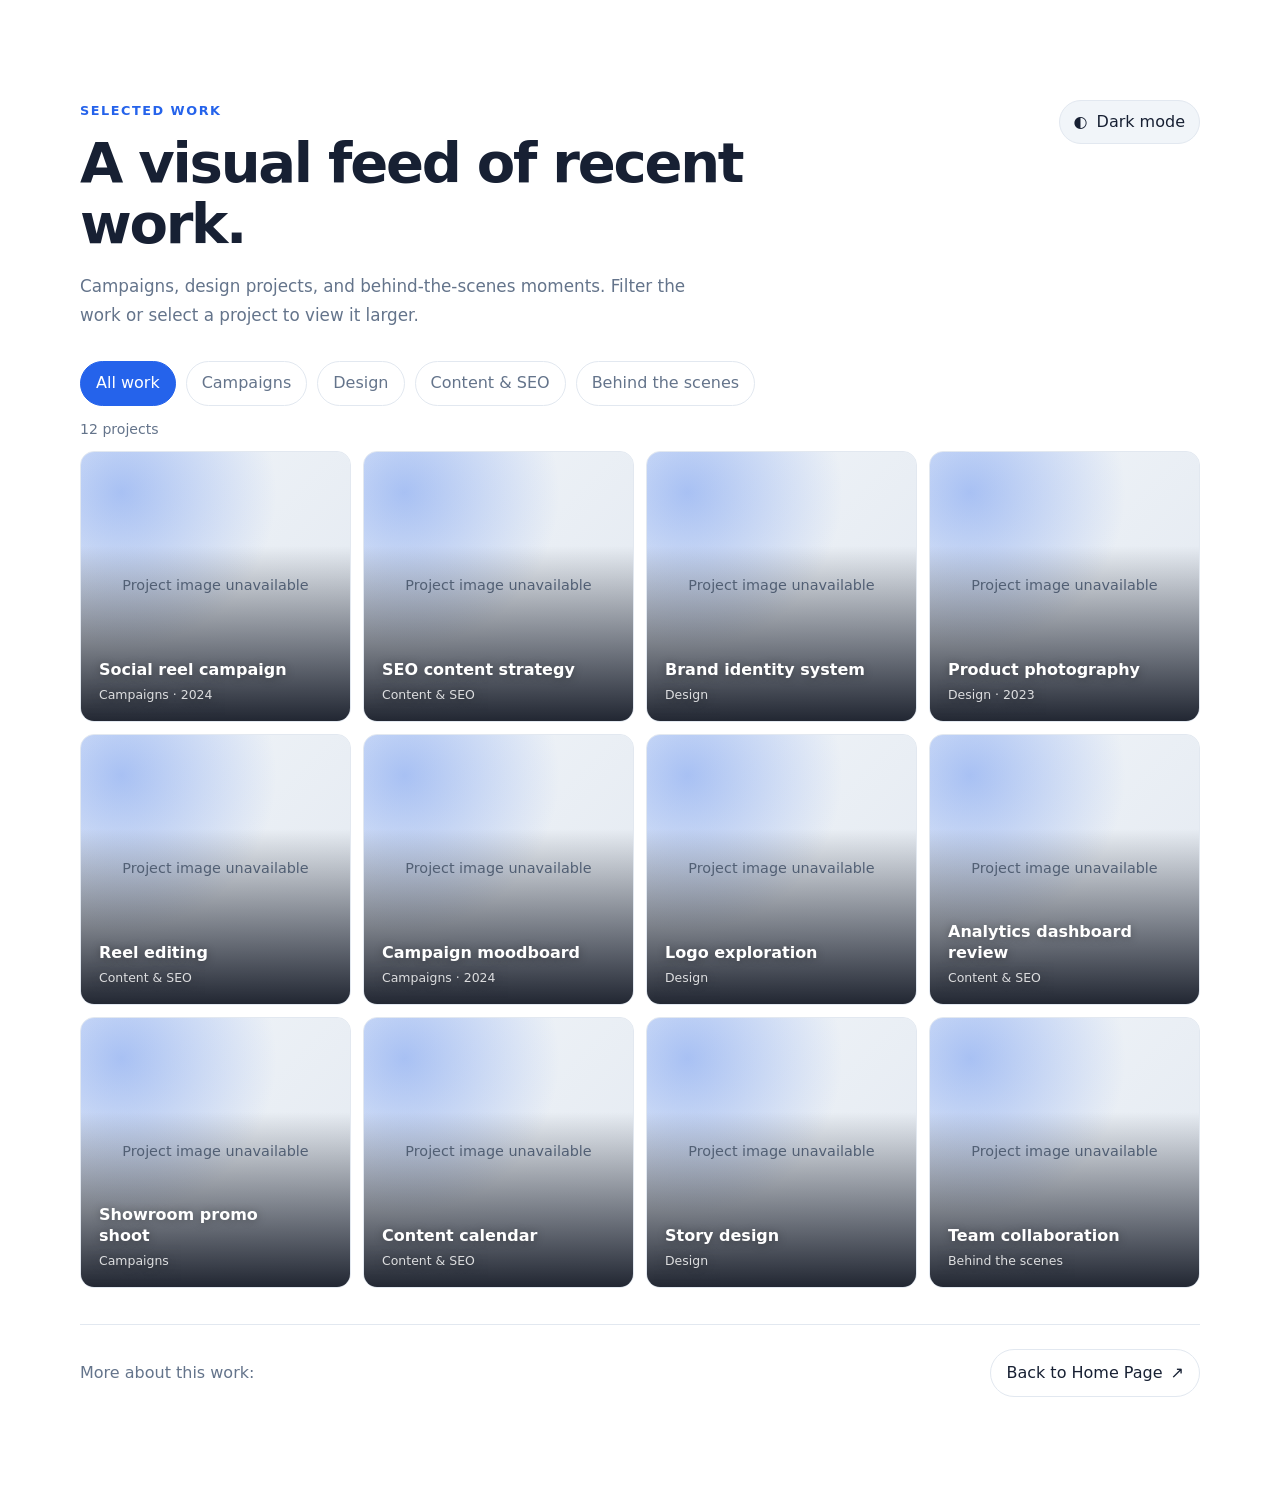
==== commit 1ba6b1d1: "Update gallery.html" ====
--- a/gallery.html
+++ b/gallery.html
@@ -96,7 +96,7 @@
 
         <footer class="portfolio-gallery__footer">
           <p>More about this work:</p>
-          <a class="portfolio-gallery__link" href="https://www.raphaelbarasa.online/" target="_blank" rel="noopener noreferrer">Back to Home Page <span aria-hidden="true">↗</span></a>
+          <a class="portfolio-gallery__link" href="https://www.raphaelbarasa.online/">Back to Home Page <span aria-hidden="true">↗</span></a>
         </footer>
       </div>
 
--- a/styles.css
+++ b/styles.css
@@ -113,6 +113,14 @@
     @media (prefers-reduced-motion: reduce) {
       .reveal { opacity: 1; transform: none; transition: none; }
       html { scroll-behavior: auto; }
+      .portfolio-gallery *,
+      .portfolio-gallery *::before,
+      .portfolio-gallery *::after {
+        scroll-behavior: auto !important;
+        animation-duration: 0.01ms !important;
+        animation-iteration-count: 1 !important;
+        transition-duration: 0.01ms !important;
+      }
     }
 
     .header {
@@ -472,6 +480,8 @@
     @media (max-width: 900px) { .work-grid { grid-template-columns: repeat(2, 1fr); } }
     @media (max-width: 600px) { .work-grid { grid-template-columns: 1fr; } }
 
+    .work-gallery-cta { display: flex; justify-content: center; margin-top: 28px; }
+
     .services-grid { display: grid; grid-template-columns: repeat(3, 1fr); gap: 22px; margin-top: 44px; }
     .service-card {
       padding: 30px 26px;
@@ -666,9 +676,3 @@
   .portfolio-gallery__filters { gap: 7px; }
   .portfolio-gallery__filter { padding-inline: 12px; }
 }
-@media (prefers-reduced-motion: reduce) {
-  .portfolio-gallery *,
-  .portfolio-gallery *::before,
-  .portfolio-gallery *::after { scroll-behavior: auto !important; animation-duration: 0.01ms !important; animation-iteration-count: 1 !important; transition-duration: 0.01ms !important; }
-}
-
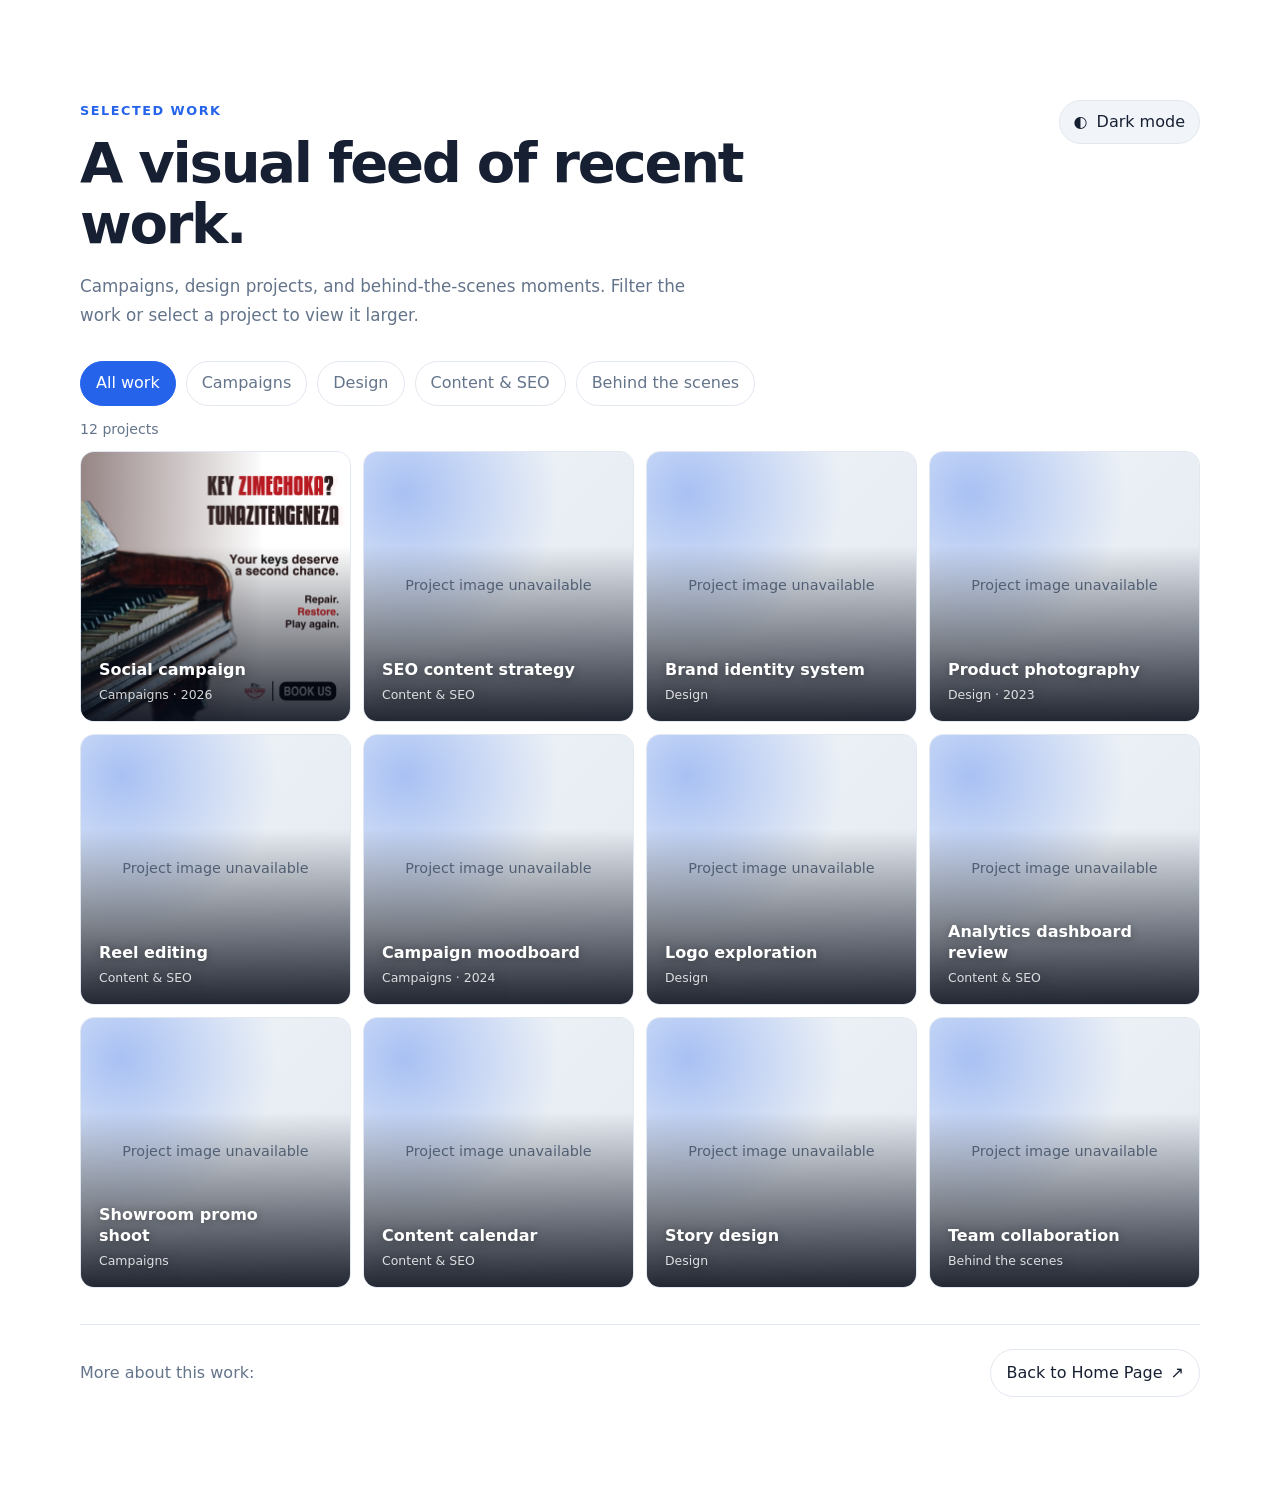
==== commit f7e689b3: "Update gallery.html" ====
--- a/gallery.html
+++ b/gallery.html
@@ -34,8 +34,8 @@
         <div class="portfolio-gallery__grid" id="galleryGrid">
           <button class="portfolio-gallery__tile" type="button" data-category="campaigns" data-caption="Social reel campaign · Wow Pianos · 2024" aria-label="View Social reel campaign, Wow Pianos, 2024">
             <img src="assets/gallery-1.jpg" alt="Social reel campaign shoot" loading="lazy" decoding="async" />
-            <span class="portfolio-gallery__image-fallback" aria-hidden="true">Project image unavailable</span>
-            <span class="portfolio-gallery__overlay"><span class="portfolio-gallery__caption">Social reel campaign <small>Campaigns · 2024</small></span><span class="portfolio-gallery__expand" aria-hidden="true">↗</span></span>
+            <span class="portfolio-gallery__image-fallback" aria-hidden="true">Project image </span>
+            <span class="portfolio-gallery__overlay"><span class="portfolio-gallery__caption">Social campaign <small>Campaigns · 2026</small></span><span class="portfolio-gallery__expand" aria-hidden="true">↗</span></span>
           </button>
           <button class="portfolio-gallery__tile" type="button" data-category="content" data-caption="SEO content strategy deck · Oracom Group" aria-label="View SEO content strategy deck, Oracom Group">
             <img src="assets/gallery-2.jpg" alt="SEO strategy presentation" loading="lazy" decoding="async" />
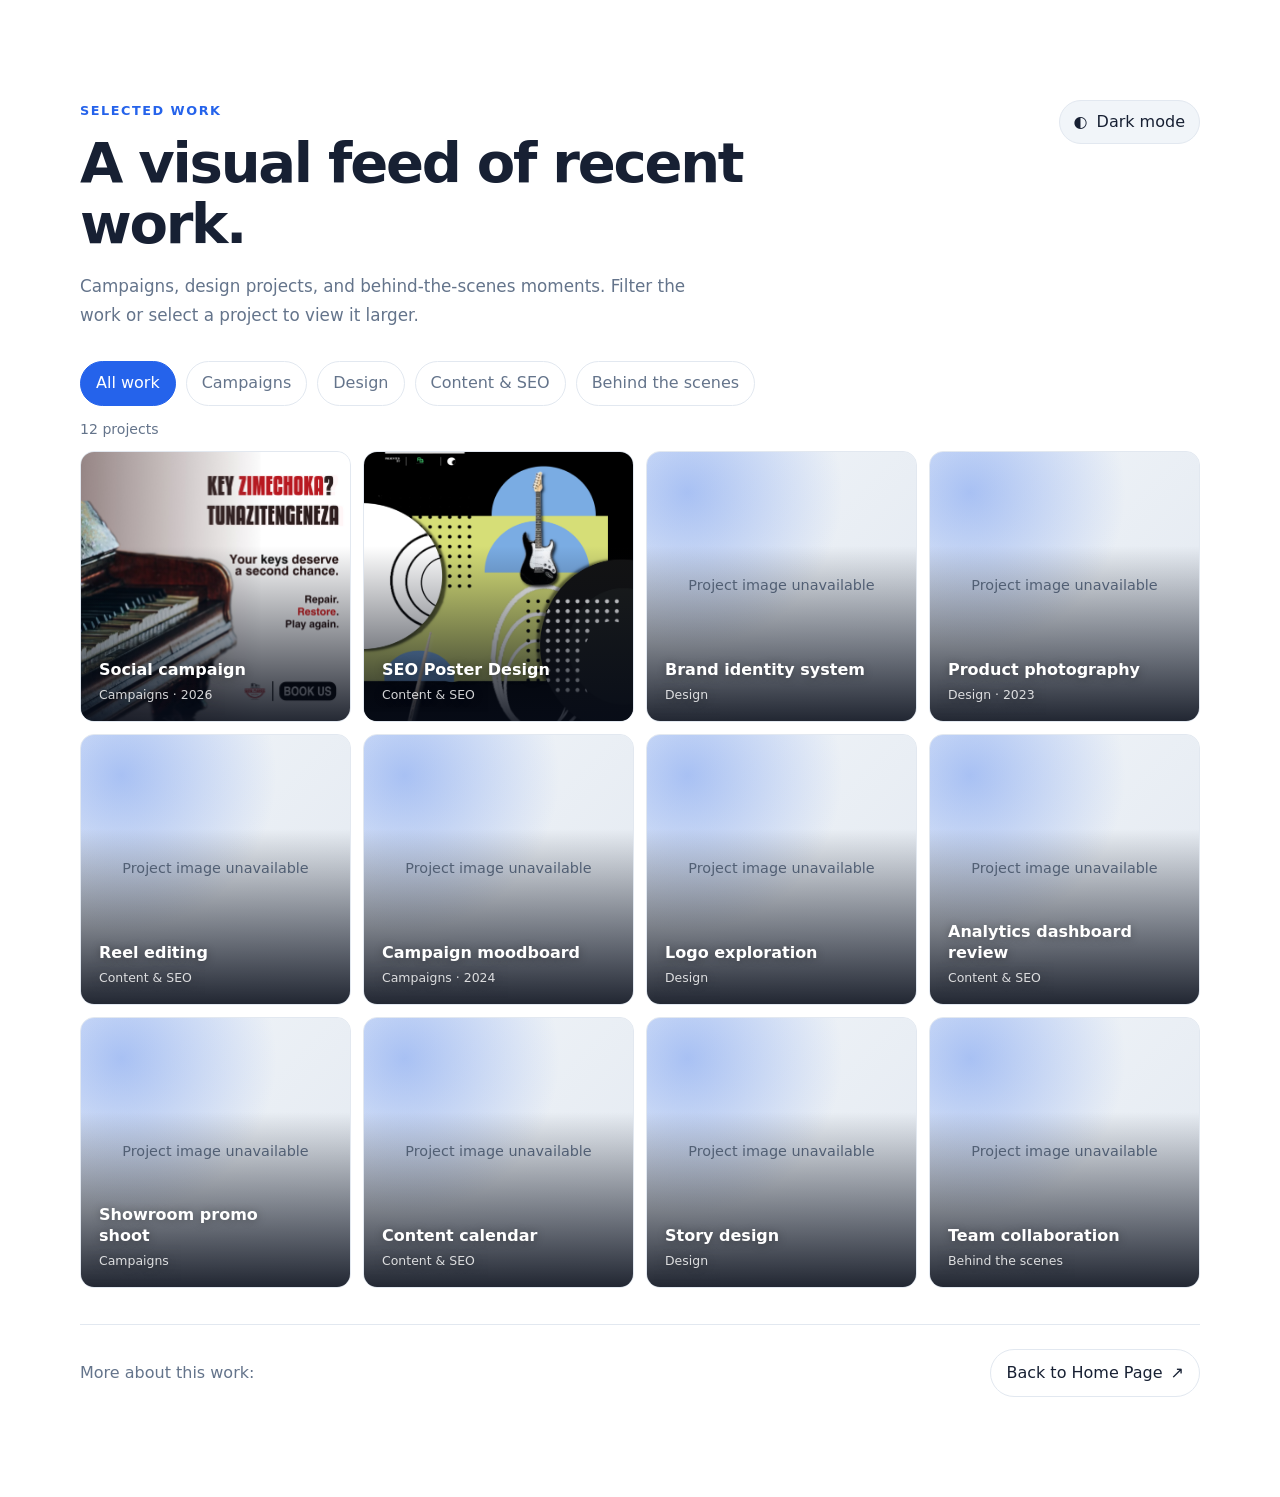
==== commit e2b4d711: "Update gallery.html" ====
--- a/gallery.html
+++ b/gallery.html
@@ -32,15 +32,15 @@
         <p class="portfolio-gallery__status" id="galleryStatus" aria-live="polite"></p>
 
         <div class="portfolio-gallery__grid" id="galleryGrid">
-          <button class="portfolio-gallery__tile" type="button" data-category="campaigns" data-caption="Social reel campaign · Wow Pianos · 2024" aria-label="View Social reel campaign, Wow Pianos, 2024">
+          <button class="portfolio-gallery__tile" type="button" data-category="campaigns" data-caption="Social reel campaign · Wow Pianos · 2026" aria-label="View Social, Wow Pianos, 2026">
             <img src="assets/gallery-1.jpg" alt="Social reel campaign shoot" loading="lazy" decoding="async" />
             <span class="portfolio-gallery__image-fallback" aria-hidden="true">Project image </span>
             <span class="portfolio-gallery__overlay"><span class="portfolio-gallery__caption">Social campaign <small>Campaigns · 2026</small></span><span class="portfolio-gallery__expand" aria-hidden="true">↗</span></span>
           </button>
-          <button class="portfolio-gallery__tile" type="button" data-category="content" data-caption="SEO content strategy deck · Oracom Group" aria-label="View SEO content strategy deck, Oracom Group">
+          <button class="portfolio-gallery__tile" type="button" data-category="content" data-caption="SEO Poster Design · Wow Pianos" aria-label="View Social, Wow Pianos, 2026">
             <img src="assets/gallery-2.jpg" alt="SEO strategy presentation" loading="lazy" decoding="async" />
             <span class="portfolio-gallery__image-fallback" aria-hidden="true">Project image unavailable</span>
-            <span class="portfolio-gallery__overlay"><span class="portfolio-gallery__caption">SEO content strategy <small>Content &amp; SEO</small></span><span class="portfolio-gallery__expand" aria-hidden="true">↗</span></span>
+            <span class="portfolio-gallery__overlay"><span class="portfolio-gallery__caption">SEO Poster Design <small>Content &amp; SEO</small></span><span class="portfolio-gallery__expand" aria-hidden="true">↗</span></span>
           </button>
           <button class="portfolio-gallery__tile" type="button" data-category="design" data-caption="Brand identity system · Wow Pianos social templates" aria-label="View Brand identity system, Wow Pianos social templates">
             <img src="assets/gallery-3.jpg" alt="Brand identity design" loading="lazy" decoding="async" />
